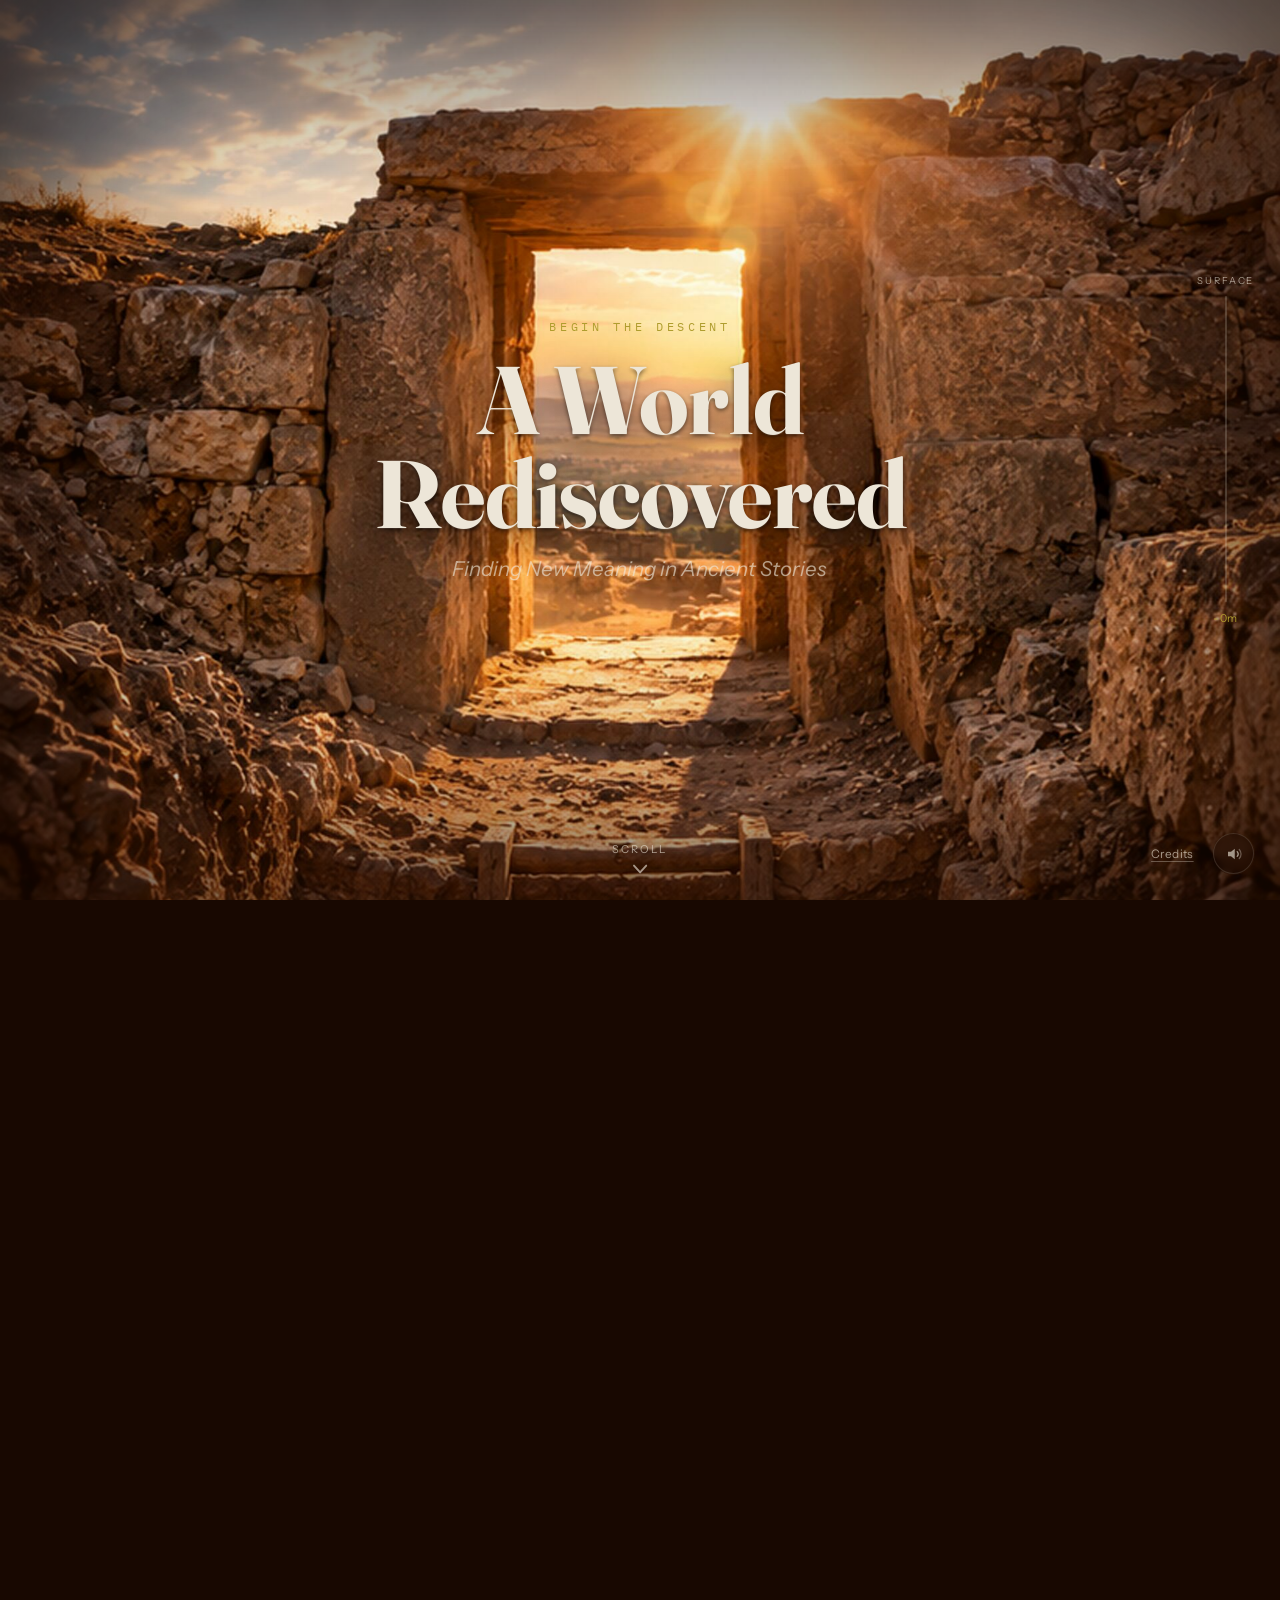
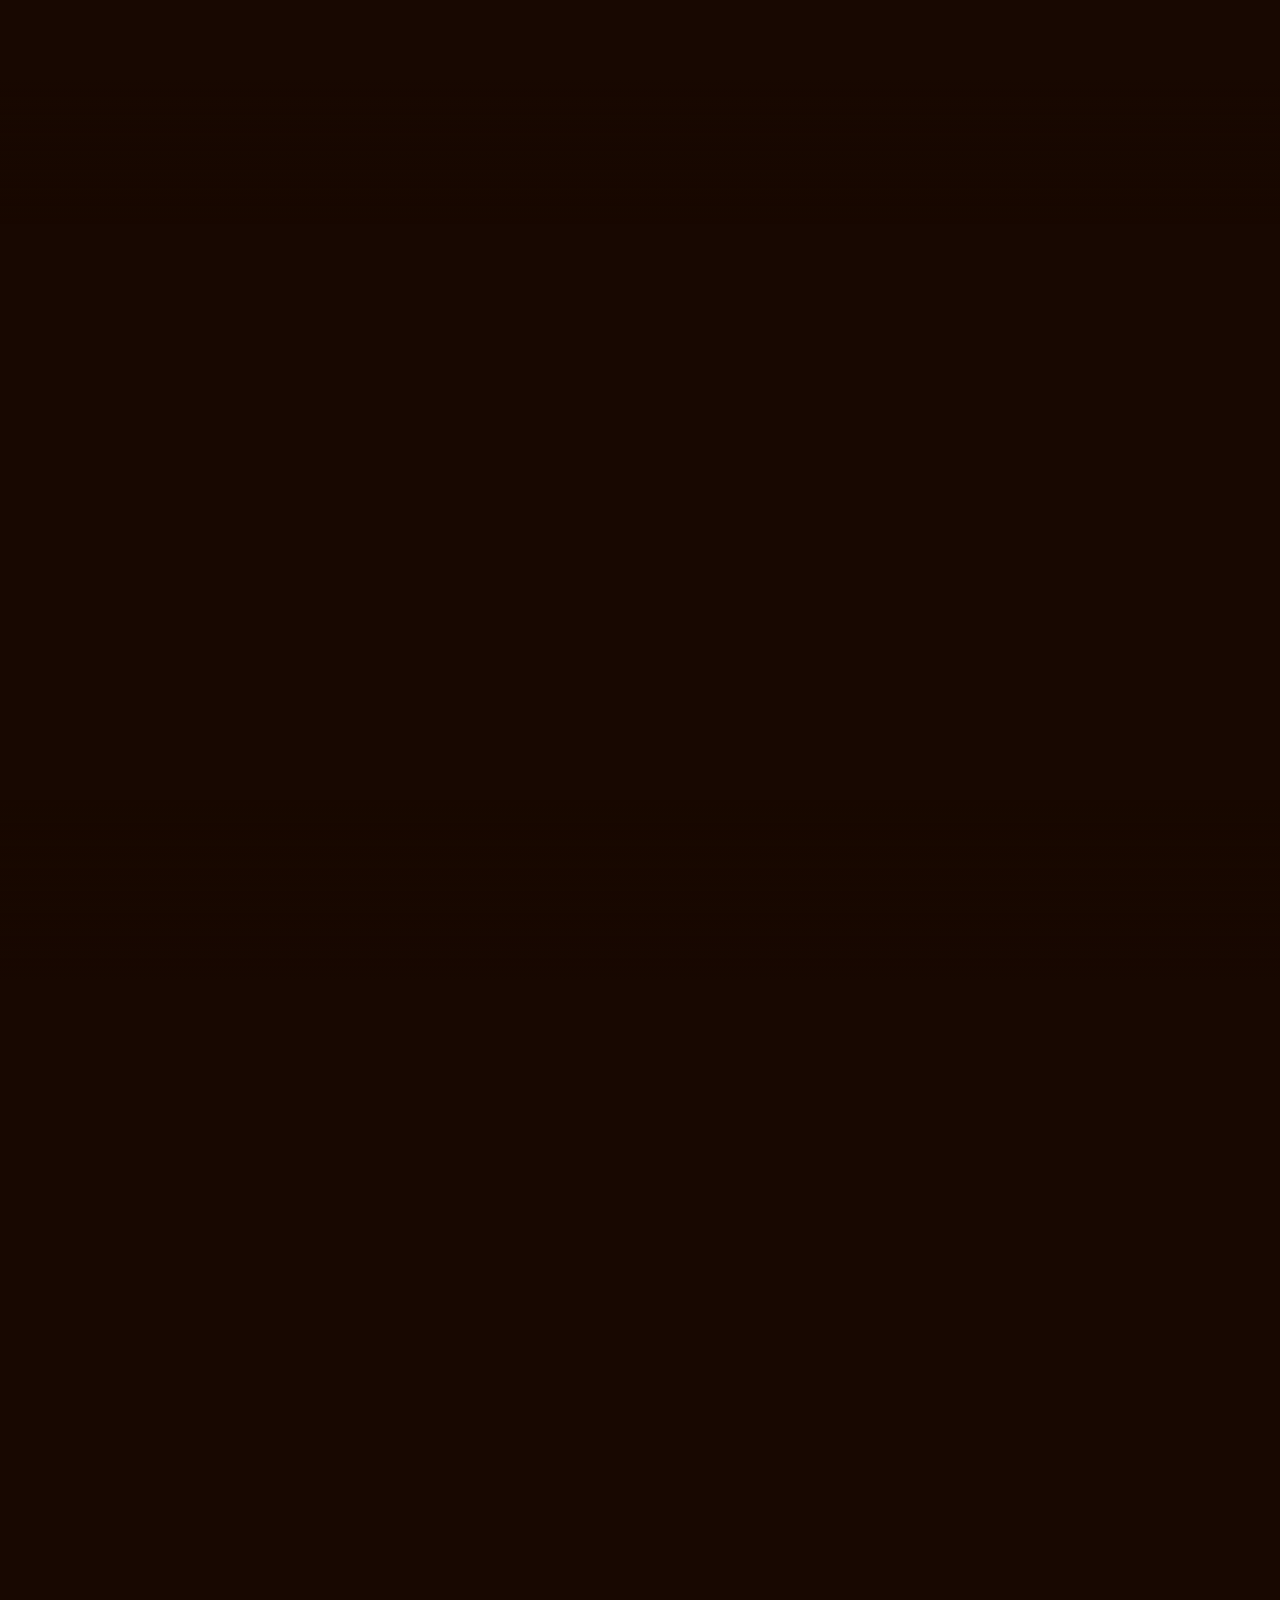
==== index.html @ 96890491 "Add files via upload" ====
<!DOCTYPE html>
<html lang="en">
<head>
<meta charset="UTF-8">
<meta name="viewport" content="width=device-width, initial-scale=1.0">
<script>
  // Arriving here with a URL fragment (e.g. #corridor-cards-start, used
  // by the Mirror page's "Return to Entrance" link) would otherwise be
  // animated by the `scroll-behavior:smooth` rule below — since the
  // corridor's scroll-linked visuals are driven directly by scrollY,
  // that animated jump plays the entire descent/passage/corridor
  // sequence as it flies past on the way to the target. Force an
  // instant jump for the initial load, then restore smooth scrolling
  // for any in-page navigation after that.
  (function () {
    var root = document.documentElement;
    root.style.scrollBehavior = 'auto';
    window.addEventListener('load', function () {
      setTimeout(function () { root.style.scrollBehavior = ''; }, 0);
    });
  })();
</script>
<title>A World Rediscovered</title>
<meta name="description" content="An archaeological descent into the ancient world behind Scripture — excavate exhibits of Ancient Near Eastern texts, artifacts, and biblical parallels.">
<link rel="preconnect" href="https://fonts.googleapis.com">
<link href="https://fonts.googleapis.com/css2?family=Fraunces:ital,opsz,wght@0,9..144,300;0,9..144,400;0,9..144,500;0,9..144,600;0,9..144,700;1,9..144,400&family=Instrument+Sans:ital,wght@0,400;0,500;0,600;1,400&family=IBM+Plex+Mono:wght@400;500&display=swap" rel="stylesheet">
<link rel="stylesheet" href="atmosphere.css">
<link rel="stylesheet" href="chrome.css">
<style>
  /* ============================================================
     A World Rediscovered — Lobby
     Visual language: excavation / stratigraphy, replacing the old
     "museum doors" language used under the Passages name.
     Palette source: Jarrett, Sep 2026 (5 tones, ground -> ochre).
     ============================================================ */
  :root{
    --ground:#180801;
    --ground-rgb:24,8,1;
    --umber:#2F150A;
    --rust:#5E250C;
    --clay:#64463A;
    --ochre:#AF9D2E;
    --bone:#EDE6D8;
    --whisper:#EDE6D8; /* consumed by atmosphere.css dust layer */
    --bone-dim:rgba(237,230,216,0.62);
  }
  *{box-sizing:border-box;}
  html{scroll-behavior:smooth;}
  body{
    margin:0; background:var(--ground); color:var(--bone);
    font-family:'Instrument Sans', sans-serif; position:relative; overflow-x:hidden;
  }
  img{display:block; max-width:none; user-select:none; -webkit-user-drag:none;}
  h1,h2,h3,p{margin:0;}
  a{color:inherit;}

  /* ---------- persistent "keep scrolling" affordance ----------
     Stays on screen for the whole page (not just the hero), fading
     only once there's nothing left below to scroll to. Bounces gently
     to read as motion, not decoration; drops the bounce under
     prefers-reduced-motion but stays visible as a static cue. */
  .scroll-notice{
    position:fixed; left:50%; bottom:1.6rem; transform:translateX(-50%);
    z-index:50; display:flex; flex-direction:column; align-items:center; gap:0.5rem;
    font-family:'Instrument Sans', sans-serif; font-size:0.68rem; letter-spacing:0.18em;
    text-transform:uppercase; color:var(--bone-dim); pointer-events:none;
    text-shadow:0 1px 4px rgba(0,0,0,0.5);
    transition:opacity .3s ease;
  }
  .scroll-notice .chevron{
    width:15px; height:10px; display:block;
    filter:drop-shadow(0 1px 4px rgba(0,0,0,0.5));
    animation:scrollNoticeBounce 1.7s cubic-bezier(0.37,0,0.63,1) infinite;
  }
  @keyframes scrollNoticeBounce{
    0%, 100%{ transform:translateY(0); }
    50%{ transform:translateY(10px); }
  }
  @media (prefers-reduced-motion: reduce){ .scroll-notice .chevron{ animation:none; } }

  /* Audio toggle, credits toggle/popup, cross-page fade transition,
     and the on-load [data-reveal] utility now live in chrome.css
     (shared across every page). */

  /* ============================================================
     Shared pinned-scroll mechanics
     A tall wrapper (.pin-section) creates scroll distance; its
     .pin-sticky child stays glued to the viewport via `sticky`.
     Progress (0-1) is computed from native scrollY in JS below —
     no scroll-jacking, so back button / keyboard / screen readers
     keep working exactly as on any other page.
     ============================================================ */
  .pin-section{position:relative; width:100%;}
  .pin-sticky{
    position:sticky; top:0; height:100vh; overflow:hidden;
    display:flex; align-items:center; justify-content:center;
    background:var(--ground);
  }

  /* ---------- Descent (ladder shaft) ---------- */
  #descent{height:380vh;}
  .descent-img{
    position:absolute; top:0; left:0; width:100vw; height:234vw;
    object-fit:cover; z-index:1; will-change:transform;
  }
  /* Cave photo is a proper 16:9 landscape shot, so a plain cover fill
     works edge to edge with no crop trade-off. */
  .passage-img{
    position:absolute; inset:0; width:100%; height:100%; object-fit:cover;
  }
  .descent-veil{
    position:absolute; inset:0; z-index:2; pointer-events:none;
    background:var(--ground); opacity:0;
  }
  .vignette{
    position:absolute; inset:0; z-index:4; pointer-events:none;
    box-shadow: inset 0 0 16vw 4vw rgba(var(--ground-rgb),0.8);
  }

  .depth-gauge{
    position:absolute; right:1.6rem; top:50%; transform:translateY(-50%);
    z-index:5; display:flex; flex-direction:column; align-items:center; gap:0.6rem;
    font-family:'Instrument Sans', sans-serif; color:var(--bone-dim);
  }
  .depth-gauge .g-label{font-size:0.6rem; letter-spacing:0.2em; text-transform:uppercase;}
  .depth-gauge .g-track{width:2px; height:34vh; background:rgba(237,230,216,0.18); position:relative; border-radius:2px;}
  .depth-gauge .g-fill{position:absolute; left:0; top:0; width:100%; background:var(--ochre); border-radius:2px; height:0%;}
  .depth-gauge .g-depth{font-size:0.68rem; letter-spacing:0.06em; color:var(--ochre);}
  @media (max-width:640px){ .depth-gauge{right:0.9rem;} .depth-gauge .g-track{height:26vh;} }

  .hero-text{ position:relative; z-index:5; text-align:center; padding:0 1.5rem; max-width:44rem; }
  .hero-eyebrow{
    font-family:'IBM Plex Mono', monospace; font-size:0.72rem; letter-spacing:0.32em;
    text-transform:uppercase; color:var(--ochre); margin-bottom:1.1rem;
  }
  .hero-text h1{
    font-family:'Fraunces', serif; font-weight:700;
    font-size:clamp(2.8rem, 8vw, 6rem); line-height:0.98; margin:0 0 1rem;
    color:var(--bone); letter-spacing:-0.01em;
    text-shadow:
      0 1px 0 rgba(255,255,255,0.07),
      0 2px 4px rgba(0,0,0,0.55),
      0 12px 34px rgba(0,0,0,0.55);
  }
  .hero-text .subheading{
    font-family:'Instrument Sans', sans-serif; font-style:italic; font-weight:400;
    font-size:clamp(1rem, 2.2vw, 1.28rem); color:var(--bone-dim);
  }
  /* ---------- Passage (cave mouth) ---------- */
  /* Taller than before — this section now carries two readable
     blurbs of copy, not just a one-line cue, so it needs real scroll
     distance to give each one room to breathe. */
  #passage{height:340vh;}
  .passage-veil{ position:absolute; inset:0; z-index:2; pointer-events:none; background:var(--ground); opacity:0; }
  .passage-copy{
    position:absolute; z-index:5; left:50%; top:50%; transform:translate(-50%,-50%);
    display:grid; text-align:center; padding:0 1.5rem; width:100%; max-width:40rem;
  }
  .passage-blurb{
    grid-area:1 / 1; margin:0 auto;
    font-family:'Instrument Sans', sans-serif; font-style:normal; font-weight:400; color:var(--bone-dim);
    font-size:clamp(0.88rem, 1.5vw, 1rem); line-height:1.7; opacity:0;
  }
  .passage-blurb p{ margin:0 0 0.85em; }
  .passage-blurb p:last-child{ margin-bottom:0; }
  .passage-blurb h3{
    font-family:'Fraunces', serif; font-style:normal; font-weight:600;
    font-size:clamp(1.7rem, 3.6vw, 2.3rem); line-height:1.15;
    color:var(--bone); margin:0 0 1.5rem; position:relative; padding-bottom:1.1rem;
  }
  .passage-blurb h3::after{
    content:''; position:absolute; left:50%; bottom:0; transform:translateX(-50%);
    width:2.6rem; height:1px; background:var(--ochre); opacity:0.6;
  }
  .passage-signature{
    display:block; height:2.6rem; width:auto; margin:1.4rem auto 0;
    filter:drop-shadow(0 1px 4px rgba(0,0,0,0.5));
  }

  /* ============================================================
     Room corridor — now carries the Lobby reveal too, as one
     continuous pinned beat instead of a separate normal-flow section.
     The cave wall holds still in the viewport and simply dissolves
     into view (no rise, no pan); once it's settled, the heading fades
     in, holds, and fades back out; then the room cards fade in and
     enter from the right, moving across the screen as scroll
     continues. Vertical scroll still drives all of it (same
     sectionProgress/translate pattern as the descent and passage
     above), so it stays native: no wheel hijacking, works with touch
     and keyboard, and degrades to a plain wrapped grid under
     prefers-reduced-motion below.
     ============================================================ */
  #corridor{ height:560vh; }
  .corridor-sticky{ display:block; }
  .corridor-bg{ position:absolute; inset:0; width:100%; height:100%; object-fit:cover; opacity:0; z-index:0; will-change:opacity; }
  .corridor-scrim{
    position:absolute; inset:0; z-index:1; pointer-events:none;
    background:linear-gradient(to bottom, var(--ground) 0%, transparent 16%, transparent 80%, var(--ground) 100%);
  }
  /* warm light source, as if a lamp sits just above the room grid —
     echoes the old brass door-glow, recolored to the new ochre accent */
  .lobby-glow{
    position:absolute; inset:0; z-index:1; pointer-events:none; opacity:0;
    background:radial-gradient(ellipse 60% 42% at 50% 18%, rgba(175,157,46,0.24), transparent 62%);
  }
  /* Cave air: a second, corridor-scoped instance of the shared dust
     layer (see atmosphere.css/js). The global #dustLayer can't be
     seen here because .corridor-sticky paints its own opaque
     background for the whole pinned scroll — so drifting motes need
     their own layer inside the pin, sitting behind the head text and
     cards (z-index 2) but above the cave wall + scrim/glow (z-index
     0-1). Fades in with the cave, then drifts continuously. */
  .corridor-dust{ position:absolute; inset:0; z-index:1; opacity:0; will-change:opacity; }
  .lobby-head{
    position:absolute; z-index:2; left:50%; top:50%; transform:translate(-50%,-50%);
    max-width:46rem; width:100%; text-align:center; padding:0 1.5rem; opacity:0;
  }
  .lobby-eyebrow{
    font-family:'IBM Plex Mono', monospace; font-size:0.7rem; letter-spacing:0.28em;
    text-transform:uppercase; color:var(--ochre); margin-bottom:0.9rem;
  }
  .lobby-head h2{
    font-family:'Fraunces', serif; font-weight:600; font-size:clamp(2rem, 5vw, 3.2rem);
    margin:0; color:var(--bone);
  }
  .lobby-head p{
    font-family:'Instrument Sans', sans-serif; font-size:clamp(0.92rem, 1.6vw, 1.05rem);
    line-height:1.6; color:var(--bone-dim); margin:1.1rem 0 0;
  }
  .lobby-head p + p{ margin-top:0.85rem; }
  .corridor-track{
    position:absolute; top:0; left:0; width:100%; height:100%; z-index:2; opacity:0;
    display:flex; align-items:center; padding:5vh 10vw 5vh 55vw; gap:8vw; will-change:transform, opacity;
  }
  /* Cards are solid, lifted objects — filled panels floating in front of
     the cave wall, not text washed over it. Every card is now the same
     fixed size and always shown in its active "Enter" state, riding
     vertically centered in the pinned viewport with clear breathing
     room above and below the row. Each card also tilts in 3D toward
     the pointer on hover, with a glow that tracks the same pointer
     position — see the pointermove JS near the end of the script. */
  .room-panel{
    position:relative; flex:0 0 auto;
    width:min(66vw, 380px); aspect-ratio:2 / 3;
    will-change:transform;
  }
  /* .room-panel-link is the card itself — an <a>, since every card is
     clickable now — sized to fill .room-panel exactly. Image + fade
     sit inside it, clipped by its rounded corners. transform-style
     and the transform transition (reset target) support the 3D tilt. */
  .room-panel-link{
    position:relative;
    display:block; width:100%; height:100%;
    border-radius:20px; overflow:hidden;
    text-decoration:none; color:inherit; cursor:pointer;
    background-color:var(--ground);
    border:1px solid rgba(175,157,46,0.22);
    box-shadow:0 1.6rem 4rem rgba(0,0,0,0.55), 0 0 0 1px rgba(175,157,46,0.1), inset 0 1px 0 rgba(237,230,216,0.08);
    transition:box-shadow .3s ease, transform .5s ease;
    will-change:transform;
  }
  .room-panel-link.is-tilting{ transition:box-shadow .3s ease, transform .08s linear; }
  .room-panel-link.is-tilting .room-panel-glow{ opacity:1; }
  /* Photo fills the whole card; a single continuous gradient — not a
     hard image edge — darkens it gradually from about the midpoint
     down, so the image itself dissolves into the content area rather
     than stopping and handing off to a flat-color panel underneath. */
  .room-panel-image{
    position:absolute; inset:0; width:100%; height:100%; z-index:0;
    object-fit:cover;
  }
  .room-panel-fade{
    position:absolute; inset:0; z-index:1; pointer-events:none;
    background:linear-gradient(to bottom,
      rgba(24,8,1,0) 0%,
      rgba(24,8,1,0.02) 38%,
      rgba(24,8,1,0.18) 52%,
      rgba(24,8,1,0.55) 66%,
      rgba(24,8,1,0.88) 80%,
      var(--ground) 92%);
  }
  /* Dynamic-light glow — a radial highlight that tracks the pointer
     (--mx/--my set by JS on pointermove), sitting above everything
     else on the card including the text, to read as light reflecting
     off the surface. Invisible until the tilt JS below turns it on. */
  .room-panel-glow{
    position:absolute; inset:0; z-index:3; pointer-events:none;
    background:radial-gradient(circle at var(--mx, 50%) var(--my, 50%), rgba(255,255,255,0.4), transparent 58%);
    opacity:0; mix-blend-mode:overlay;
    transition:opacity .3s ease;
  }
  .room-panel-index{
    position:absolute; top:1.3rem; left:1.5rem; z-index:2;
    font-family:'Fraunces', serif; font-weight:400; font-size:2.4rem; line-height:1;
    color:rgba(175,157,46,0.55);
    text-shadow:0 2px 10px rgba(0,0,0,0.6);
  }
  .room-panel-body{
    position:absolute; left:0; right:0; bottom:0; z-index:2; padding:0 1.5rem 1.7rem;
    text-shadow:0 1px 4px rgba(0,0,0,0.55);
  }
  /* Filled chip, same treatment as the CTA (pill shape, mono label
     type) but a quieter tone — keeps "Exhibit" reliably legible no
     matter what's behind it in the image, without competing with the
     Enter button as the primary action. */
  .room-panel-eyebrow{
    display:inline-flex; align-items:center;
    font-family:'Instrument Sans', sans-serif; font-weight:600; font-size:0.66rem;
    letter-spacing:0.1em; text-transform:uppercase; color:var(--ochre);
    text-shadow:none;
    background:rgba(24,8,1,0.6);
    border:1px solid rgba(175,157,46,0.35);
    padding:0.35rem 0.75rem;
    border-radius:999px;
    margin-bottom:0.7rem;
    backdrop-filter:blur(3px);
  }
  .room-panel h3{ font-family:'Fraunces', serif; font-weight:600; font-size:clamp(1.15rem, 2vw, 1.6rem); margin:0 0 0.5rem; }
  .room-panel p{ font-family:'Instrument Sans', sans-serif; font-style:italic; color:var(--bone-dim); font-size:0.86rem; line-height:1.45; margin:0 0 1rem; }
  /* The "Enter" button — a solid filled chip with its own weight,
     shadow and hover lift — appears on every card now that all eight
     are shown in the active state. */
  .room-panel-status{
    display:inline-flex; align-items:center; gap:0.4em;
    padding:0.7rem 1.4rem;
    border-radius:999px;
    background:var(--ochre);
    color:var(--ground);
    text-shadow:none;
    font-family:'IBM Plex Mono', monospace;
    font-weight:600; font-size:0.68rem; letter-spacing:0.14em; text-transform:uppercase;
    box-shadow:0 0.5rem 1.1rem rgba(0,0,0,0.4), inset 0 1px 0 rgba(255,255,255,0.2);
    transition:background .2s ease, box-shadow .2s ease, transform .2s ease;
  }
  .room-panel-link:hover .room-panel-status,
  .room-panel-link:focus-visible .room-panel-status{
    background:#c4b154;
    box-shadow:0 0.7rem 1.5rem rgba(0,0,0,0.48), inset 0 1px 0 rgba(255,255,255,0.25);
    transform:translateY(-2px);
  }
  .status-arrow{ display:inline-block; transition:transform .25s ease; }
  .room-panel-link:hover .status-arrow,
  .room-panel-link:focus-visible .status-arrow{ transform:translateX(4px); }
  .room-panel-link:hover,
  .room-panel-link:focus-visible{
    box-shadow:0 1.6rem 4.4rem rgba(0,0,0,0.6), 0 0 0 1px rgba(175,157,46,0.28), inset 0 1px 0 rgba(237,230,216,0.1);
  }
  .room-panel-link:hover .room-panel-index,
  .room-panel-link:focus-visible .room-panel-index{ color:rgba(175,157,46,0.8); }
  .room-panel-link:focus-visible{ outline:1px solid var(--ochre); outline-offset:-1px; }

  /* Trailing element after the last exhibit — a simple vertical tab
     rather than a 9th exhibit card, so it's excluded from the JS
     focus/grow effect (see roomPanels selector) and stays a steady
     size. Deliberately narrow: a single rotated label, not a full
     card with its own chip/heading/copy/button. */
  .room-panel-end{
    width:4.6rem;
    aspect-ratio:auto;
    height:calc(min(66vw, 380px) * 0.62);
  }
  .room-panel-end-link{
    display:flex; align-items:center; justify-content:center;
    padding:1.3rem 0;
    border-radius:20px 0 0 20px;
    background:rgba(175,157,46,0.16);
    border:1px solid rgba(175,157,46,0.3);
    backdrop-filter:blur(4px);
    transition:background .2s ease, border-color .2s ease;
  }
  .room-panel-end-link:hover,
  .room-panel-end-link:focus-visible{
    background:rgba(175,157,46,0.28);
    border-color:rgba(175,157,46,0.5);
  }
  .room-panel-end-label{
    writing-mode:vertical-rl;
    text-orientation:mixed;
    font-family:'IBM Plex Mono', monospace;
    font-weight:600; font-size:0.66rem; letter-spacing:0.16em;
    text-transform:uppercase;
    color:var(--ochre);
    text-shadow:0 1px 4px rgba(0,0,0,0.5);
    white-space:nowrap;
  }
  @media (max-width:640px){
    .room-panel-end{ width:3.7rem; }
    .room-panel-end-label{ font-size:0.58rem; letter-spacing:0.12em; }
  }

  .corridor-hud{
    position:absolute; left:2.1rem; bottom:2.1rem; z-index:3; opacity:0;
    display:flex; align-items:center; gap:0.7rem;
    font-family:'Instrument Sans', sans-serif; font-size:0.68rem; letter-spacing:0.1em;
    text-transform:uppercase; color:var(--bone-dim);
  }
  .corridor-hud .bar{ width:60px; height:2px; background:rgba(237,230,216,0.18); position:relative; border-radius:2px; }
  .corridor-hud .bar-fill{ position:absolute; left:0; top:0; height:100%; width:0%; background:var(--ochre); border-radius:2px; }
  @media (max-width:640px){
    .corridor-hud{ font-size:0.58rem; }
  }

  /* Reduced motion: drop the pin/translate entirely and fall back to
     a plain wrapped grid so every room stays reachable by ordinary
     scrolling, with nothing sliding or pinning. */
  @media (prefers-reduced-motion: reduce){
    #corridor{ height:auto; }
    .corridor-sticky{ position:static; height:auto; overflow:visible; }
    .corridor-bg, .corridor-scrim, .corridor-hud, .lobby-glow, .corridor-dust{ display:none; }
    .lobby-head{
      position:static; transform:none; opacity:1 !important;
      margin:6rem auto 3rem; padding:0 1.5rem;
    }
    .corridor-track{
      position:static; flex-wrap:wrap; padding:2rem 1.5rem 5rem; gap:2rem;
      justify-content:center; opacity:1 !important;
    }
    .room-panel{
      width:min(100%, 360px); height:auto; aspect-ratio:2 / 3;
      opacity:1 !important; transform:none !important;
    }
    .room-panel-link{ transform:none !important; }
    .room-panel-glow{ display:none; }
    .room-panel-end{
      width:min(100%, 360px); height:auto; aspect-ratio:2 / 3;
    }
    .room-panel-end-label{
      writing-mode:horizontal-tb;
    }
  }
</style>
</head>
<body class="page-transition">
<noscript><style>body.page-transition{opacity:1 !important;}</style></noscript>

  <div class="dust-layer" id="dustLayer" aria-hidden="true"></div>
  <div class="scroll-notice" id="scrollNotice" aria-hidden="true">
    <span>Scroll</span>
    <svg class="chevron" viewBox="0 0 11 7" fill="none">
      <path d="M1 1L5.5 6L10 1" stroke="currentColor" stroke-width="1.4" stroke-linecap="round" stroke-linejoin="round"/>
    </svg>
  </div>

  <button class="audio-toggle" id="audioToggle" type="button" aria-pressed="false" aria-label="Mute background music">
    <svg class="audio-icon audio-icon-on" viewBox="0 0 24 24" fill="none" aria-hidden="true">
      <path d="M4 9v6h4l5 4V5L8 9H4z" fill="currentColor"/>
      <path d="M16.3 8.7a5 5 0 0 1 0 6.6" stroke="currentColor" stroke-width="1.6" stroke-linecap="round"/>
      <path d="M19 6a8.7 8.7 0 0 1 0 12" stroke="currentColor" stroke-width="1.6" stroke-linecap="round" opacity="0.55"/>
    </svg>
    <svg class="audio-icon audio-icon-off" viewBox="0 0 24 24" fill="none" aria-hidden="true" style="display:none">
      <path d="M4 9v6h4l5 4V5L8 9H4z" fill="currentColor"/>
      <path d="M15.5 9.5l5 5M20.5 9.5l-5 5" stroke="currentColor" stroke-width="1.6" stroke-linecap="round"/>
    </svg>
  </button>
  <audio id="bgAudio" src="Buried%20Chambers.mp3" loop preload="auto" muted></audio>

  <button class="credits-toggle" id="creditsToggle" type="button" aria-haspopup="dialog" aria-controls="creditsModal">Credits</button>

  <div class="credits-overlay" id="creditsOverlay">
    <div class="credits-modal" id="creditsModal" role="dialog" aria-modal="true" aria-labelledby="creditsTitle">
      <button class="credits-close" id="creditsClose" type="button" aria-label="Close credits">
        <svg width="14" height="14" viewBox="0 0 14 14" fill="none" aria-hidden="true">
          <path d="M1 1L13 13M13 1L1 13" stroke="currentColor" stroke-width="1.6" stroke-linecap="round"/>
        </svg>
      </button>
      <h3 id="creditsTitle">Credits</h3>
      <section>
        <div class="credits-label">Made by</div>
        <p>Jarrett Michael</p>
      </section>
      <section>
        <div class="credits-label">Photography</div>
        <p>Photography courtesy of contributors on Unsplash.<br><br>Roberto Catarinicchia<br>Drew Coffman<br>Taylor Flowe<br>Vladimir Kramer<br>Volodymyr Leush<br>Parastoo Maleki<br>Zoltan Tasi<br>Drew Walker</p>
      </section>
    </div>
  </div>

  <!-- ================= Descent: hero -> down the ladder shaft ================= -->
  <section class="pin-section" id="descent" aria-label="Descent into the excavation">
    <div class="pin-sticky">
      <img class="descent-img" id="descentImg" src="img-ladder.jpg" alt="" aria-hidden="true">
      <div class="descent-veil" id="descentVeil"></div>
      <div class="vignette" aria-hidden="true"></div>

      <div class="depth-gauge" id="depthGauge" aria-hidden="true">
        <span class="g-label">Surface</span>
        <div class="g-track"><div class="g-fill" id="gaugeFill"></div></div>
        <span class="g-depth" id="gaugeDepth">0m</span>
      </div>

      <div class="hero-text" id="heroText">
        <p class="hero-eyebrow">Begin the Descent</p>
        <h1>A World<br>Rediscovered</h1>
        <p class="subheading">Finding New Meaning in Ancient Stories</p>
      </div>

    </div>
  </section>

  <!-- ================= Passage: arrival at the cave mouth, moving inward ================= -->
  <section class="pin-section" id="passage" aria-label="Entering the passage">
    <div class="pin-sticky">
      <img class="passage-img" id="passageImg" src="img-cave.jpg" alt="" aria-hidden="true" style="opacity:0">
      <div class="passage-veil" id="passageVeil" style="opacity:1"></div>
      <div class="passage-copy">
        <div class="passage-blurb" id="blurb1">
          <h3>The Worlds Behind the Text</h3>
          <p>The Bible emerged from times and places very different from our own. Its authors and earliest audiences lived within cultures shaped by assumptions about gods and kings, temples and idols, identity and land, and the structure of the cosmos. Much of what was familiar to them is now foreign to us.</p>
          <p><em>A World Rediscovered</em> is my attempt to explore the distance between these texts and ourselves through historical inquiry, interpretive reflection, and creative expression.</p>
        </div>
        <div class="passage-blurb" id="blurb2">
          <p>The journey begins with ancient Israel and the Hebrew Bible. From there, it follows the evidence into the wider ancient Near East, through the literature and thought of the Second Temple period, and into the New Testament.</p>
          <p>The question is not simply what these texts mean to us, but what they may have communicated in the settings where they were heard, written, preserved, edited, and received.</p>
          <p>I invite you into the worlds that shaped these texts through a series of creative and interactive exhibits. Each offers a different way to explore the history and meaning of these writings, drawing on the work of scholars who study the cultures, languages, and material remains of the biblical world.</p>
          <img class="passage-signature" src="signature_jcm.png" alt="Jarrett Michael signature">
        </div>
      </div>
    </div>
  </section>

  <!-- ================= Lobby + Corridor: cave wall reveal, then the
       horizontal walk past the rooms — one continuous pinned beat ================= -->
  <section class="pin-section" id="corridor" aria-label="The Lobby and the exhibits">
    <!-- Scroll anchor for the "Return to Entrance" tab: sits at the
         scroll depth where the card row settles into its resting
         position (just past INTRO_END in the JS below), so jumping
         here lands right at the start of the first card rather than
         the very top of the page. Tied to #corridor's height (560vh)
         and INTRO_END (0.18) — update this if either changes. -->
    <div id="corridor-cards-start" style="position:absolute; top:92vh; left:0; width:1px; height:1px;" aria-hidden="true"></div>
    <div class="pin-sticky corridor-sticky">
      <img class="corridor-bg" id="corridorBg" src="img-cave-wall.jpg" alt="" aria-hidden="true">
      <div class="corridor-scrim" aria-hidden="true"></div>
      <div class="lobby-glow" aria-hidden="true"></div>
      <div class="dust-layer corridor-dust" id="corridorDust" aria-hidden="true"></div>

      <div class="lobby-head" id="lobbyHead">
        <h2>Eight paths into the worlds behind the Bible.</h2>
        <p>Each exhibit opens a different window into the places, stories, beliefs, cultures, and ideas that shaped the biblical world. There is no single path through the collection — begin wherever your curiosity pulls you, and follow the evidence from there.</p>
      </div>

      <div class="corridor-track" id="corridorTrack">
        <article class="room-panel" data-tilt="-1.2">
          <a class="room-panel-link" href="mirror.html" aria-label="The Mirror Exhibit">
            <img class="room-panel-image" src="cards/mirror.jpg" alt="" aria-hidden="true" loading="lazy">
            <div class="room-panel-fade" aria-hidden="true"></div>
            <div class="room-panel-glow" aria-hidden="true"></div>
            <span class="room-panel-index">01</span>
            <div class="room-panel-body">
              <span class="room-panel-eyebrow">Exhibit</span>
              <h3>The Mirror Exhibit</h3>
              <p>Every reader brings assumptions to a text without realizing it. This exhibit surfaces the interpretive lens you didn't know you were using, and asks what changes when you try on another culture's own.</p>
              <span class="room-panel-status">Enter <span class="status-arrow">→</span></span>
            </div>
          </a>
        </article>

        <article class="room-panel" data-tilt="0.8">
          <a class="room-panel-link" href="#" data-coming-soon aria-label="The Map Exhibit — coming soon">
            <img class="room-panel-image" src="cards/map.jpg" alt="" aria-hidden="true" loading="lazy">
            <div class="room-panel-fade" aria-hidden="true"></div>
            <div class="room-panel-glow" aria-hidden="true"></div>
            <span class="room-panel-index">02</span>
            <div class="room-panel-body">
              <span class="room-panel-eyebrow">Exhibit</span>
              <h3>The Map Exhibit</h3>
              <p>Trace the discoveries that reshaped our understanding of the biblical world. Explore where and when ancient texts, artifacts, and archaeological sites were uncovered—and how each discovery changed what scholars could see in the Bible.</p>
              <span class="room-panel-status">Enter <span class="status-arrow">→</span></span>
            </div>
          </a>
        </article>

        <article class="room-panel" data-tilt="0">
          <a class="room-panel-link" href="parallel-room.html">
            <img class="room-panel-image" src="cards/parallel.jpg" alt="" aria-hidden="true" loading="lazy">
            <div class="room-panel-fade" aria-hidden="true"></div>
            <div class="room-panel-glow" aria-hidden="true"></div>
            <span class="room-panel-index">03</span>
            <div class="room-panel-body">
              <span class="room-panel-eyebrow">Exhibit</span>
              <h3>The Parallel Exhibit</h3>
              <p>Set biblical stories beside their ancient Near Eastern parallels and a larger conversation comes into view. The similarities reveal a shared cultural world; the places where the biblical writers diverge can reveal what they wanted their audiences to notice.</p>
              <span class="room-panel-status">Enter <span class="status-arrow">→</span></span>
            </div>
          </a>
        </article>

        <article class="room-panel" data-tilt="-0.6">
          <a class="room-panel-link" href="#" data-coming-soon aria-label="The Letters Exhibit — coming soon">
            <img class="room-panel-image" src="cards/letters.jpg" alt="" aria-hidden="true" loading="lazy">
            <div class="room-panel-fade" aria-hidden="true"></div>
            <div class="room-panel-glow" aria-hidden="true"></div>
            <span class="room-panel-index">04</span>
            <div class="room-panel-body">
              <span class="room-panel-eyebrow">Exhibit</span>
              <h3>The Letters Exhibit</h3>
              <p>An imagined letter from the ancient author. A first-person window into the world a biblical writer actually inhabited — its politics, worries, and everyday concerns.</p>
              <span class="room-panel-status">Enter <span class="status-arrow">→</span></span>
            </div>
          </a>
        </article>

        <article class="room-panel" data-tilt="1.4">
          <a class="room-panel-link" href="#" data-coming-soon aria-label="The Reading Exhibit — coming soon">
            <img class="room-panel-image" src="cards/reading.jpg" alt="" aria-hidden="true" loading="lazy">
            <div class="room-panel-fade" aria-hidden="true"></div>
            <div class="room-panel-glow" aria-hidden="true"></div>
            <span class="room-panel-index">05</span>
            <div class="room-panel-body">
              <span class="room-panel-eyebrow">Exhibit</span>
              <h3>The Reading Exhibit</h3>
              <p>The sources, browsable like a shelf. Every named scholar and traceable text referenced throughout this project, gathered in one place for further study.</p>
              <span class="room-panel-status">Enter <span class="status-arrow">→</span></span>
            </div>
          </a>
        </article>

        <article class="room-panel" data-tilt="-1.8">
          <a class="room-panel-link" href="#" data-coming-soon aria-label="The Echo Exhibit — coming soon">
            <img class="room-panel-image" src="cards/echo.jpg" alt="" aria-hidden="true" loading="lazy" style="transform:rotate(3deg) scale(1.12); object-position:43% 45%;">
            <div class="room-panel-fade" aria-hidden="true"></div>
            <div class="room-panel-glow" aria-hidden="true"></div>
            <span class="room-panel-index">06</span>
            <div class="room-panel-body">
              <span class="room-panel-eyebrow">Exhibit</span>
              <h3>The Echo Exhibit</h3>
              <p>Original music and poetry, in response. Creative work composed for this project that responds to the ancient material rather than simply explaining it.</p>
              <span class="room-panel-status">Enter <span class="status-arrow">→</span></span>
            </div>
          </a>
        </article>

        <article class="room-panel" data-tilt="1">
          <a class="room-panel-link" href="#" data-coming-soon aria-label="The Tension Exhibit — coming soon">
            <img class="room-panel-image" src="cards/tension.jpg" alt="" aria-hidden="true" loading="lazy" style="transform:rotate(-6deg) scale(1.16);">
            <div class="room-panel-fade" aria-hidden="true"></div>
            <div class="room-panel-glow" aria-hidden="true"></div>
            <span class="room-panel-index">07</span>
            <div class="room-panel-body">
              <span class="room-panel-eyebrow">Exhibit</span>
              <h3>The Tension Exhibit</h3>
              <p>Where even the experts don't agree. A look at the open questions and competing interpretations serious scholars are still actively debating.</p>
              <span class="room-panel-status">Enter <span class="status-arrow">→</span></span>
            </div>
          </a>
        </article>

        <article class="room-panel" data-tilt="-1">
          <a class="room-panel-link" href="#" data-coming-soon aria-label="The Quiz Exhibit — coming soon">
            <img class="room-panel-image" src="cards/quiz.jpg" alt="" aria-hidden="true" loading="lazy" style="transform:rotate(4deg) scale(1.13);">
            <div class="room-panel-fade" aria-hidden="true"></div>
            <div class="room-panel-glow" aria-hidden="true"></div>
            <span class="room-panel-index">08</span>
            <div class="room-panel-body">
              <span class="room-panel-eyebrow">Exhibit</span>
              <h3>The Quiz Exhibit</h3>
              <p>How much of this world can you place? A short interactive quiz testing what you've picked up about the ancient Near East and its biblical parallels.</p>
              <span class="room-panel-status">Enter <span class="status-arrow">→</span></span>
            </div>
          </a>
        </article>

        <article class="room-panel room-panel-end" data-tilt="0">
          <a class="room-panel-link room-panel-end-link" href="#corridor-cards-start" aria-label="Return to the first exhibit">
            <span class="room-panel-end-label">Return to Entrance</span>
          </a>
        </article>
      </div>

      <div class="corridor-hud" id="corridorHud" aria-hidden="true">
        <span id="hudIndex">01 / 08</span>
        <div class="bar"><div class="bar-fill" id="hudFill"></div></div>
      </div>
    </div>
  </section>

  <script src="atmosphere.js"></script>
  <script>
  /* ============================================================
     Scroll-progress engine for the two pinned sections.
     Pure scrollY math (no preventDefault / no scroll-jacking):
     native scroll, back button, keyboard nav and screen readers
     all keep working. Respects prefers-reduced-motion by skipping
     transform-based travel/scale and keeping only simple crossfades.
     ============================================================ */
  (function () {
    const reduceMotion = window.matchMedia('(prefers-reduced-motion: reduce)').matches;

    const descentSection = document.getElementById('descent');
    const passageSection  = document.getElementById('passage');
    const descentImg = document.getElementById('descentImg');
    const descentVeil = document.getElementById('descentVeil');
    const depthGauge = document.getElementById('depthGauge');
    const gaugeFill = document.getElementById('gaugeFill');
    const gaugeDepth = document.getElementById('gaugeDepth');
    const heroText = document.getElementById('heroText');
    const passageImg = document.getElementById('passageImg');
    const passageVeil = document.getElementById('passageVeil');
    const blurb1 = document.getElementById('blurb1');
    const blurb2 = document.getElementById('blurb2');

    const scrollNotice = document.getElementById('scrollNotice');

    const corridorSection = document.getElementById('corridor');
    const corridorSticky = corridorSection ? corridorSection.querySelector('.corridor-sticky') : null;
    const corridorBg = document.getElementById('corridorBg');
    const lobbyGlow = corridorSection ? corridorSection.querySelector('.lobby-glow') : null;
    const corridorDust = document.getElementById('corridorDust');
    const lobbyHead = document.getElementById('lobbyHead');
    const corridorTrack = document.getElementById('corridorTrack');
    const corridorHud = document.getElementById('corridorHud');
    const hudFill = document.getElementById('hudFill');
    const hudIndex = document.getElementById('hudIndex');
    // The trailing "Return to the Entrance" panel is an exit, not an
    // exhibit, so it's excluded here — it keeps the "01 / 08" HUD count
    // accurate and stays a steady size instead of growing into focus.
    const roomPanels = corridorTrack ? Array.from(corridorTrack.querySelectorAll('.room-panel:not(.room-panel-end)')) : [];

    function clamp01(v) { return Math.min(1, Math.max(0, v)); }
    function mapRange(v, inMin, inMax, outMin, outMax) {
      const t = clamp01((v - inMin) / (inMax - inMin));
      return outMin + t * (outMax - outMin);
    }
    /* A "beat" of copy: invisible, fades in, holds, fades out,
       invisible — used for the two passage blurbs so each gets its
       own independent in/hold/out window within the section. beatY
       mirrors the same phases so the text settles in from a slight
       drift and continues drifting as it fades back out. */
    function beatOpacity(p, inStart, inEnd, outStart, outEnd) {
      if (p < inStart) return 0;
      if (p < inEnd) return mapRange(p, inStart, inEnd, 0, 1);
      if (p < outStart) return 1;
      if (p < outEnd) return 1 - mapRange(p, outStart, outEnd, 0, 1);
      return 0;
    }
    function beatY(p, inStart, inEnd, outStart, outEnd) {
      if (p < inStart) return 14;
      if (p < inEnd) return mapRange(p, inStart, inEnd, 14, 0);
      if (p < outStart) return 0;
      if (p < outEnd) return mapRange(p, outStart, outEnd, 0, -14);
      return -14;
    }
    function sectionProgress(el) {
      const rect = el.getBoundingClientRect();
      const total = el.offsetHeight - window.innerHeight;
      if (total <= 0) return 1;
      return clamp01(-rect.top / total);
    }

    let ticking = false;
    function update() {
      ticking = false;
      const dProgress = sectionProgress(descentSection);
      const pProgress = sectionProgress(passageSection);

      /* persistent "keep scrolling" cue: visible across the whole page,
         only fades once you're within reach of the very bottom, so it
         never lingers asking you to scroll when there's nowhere left. */
      if (scrollNotice) {
        const docHeight = document.documentElement.scrollHeight - window.innerHeight;
        const pageProgress = docHeight > 0 ? clamp01(window.scrollY / docHeight) : 0;
        scrollNotice.style.opacity = String(1 - mapRange(pageProgress, 0.94, 1, 0, 1));
      }

      if (!reduceMotion) {
        const maxTravel = Math.max(0, descentImg.offsetHeight - window.innerHeight);
        descentImg.style.transform = 'translateY(' + (-dProgress * maxTravel) + 'px)';
      }
      /* ladder stays lit almost the whole way down, then darkens over
         the final 10% — enough runway to read as a fade rather than a
         cut, without holding on a long dead-black tail. */
      descentVeil.style.opacity = String(mapRange(dProgress, 0.9, 1, 0, 1));

      gaugeFill.style.height = (dProgress * 100).toFixed(1) + '%';
      gaugeDepth.textContent = '-' + Math.round(dProgress * 14) + 'm';
      /* gauge exits early and on its own schedule — fully gone before
         the darken-to-black even starts, so it doesn't feel like it's
         hanging around waiting for the screen to go dark */
      const gaugeFade = mapRange(dProgress, 0.8, 0.95, 0, 1);
      depthGauge.style.opacity = String(1 - gaugeFade);
      if (!reduceMotion) depthGauge.style.transform = 'translateY(calc(-50% - ' + (gaugeFade * 26) + 'px))';

      const heroFade = 1 - mapRange(dProgress, 0, 0.22, 0, 1);
      heroText.style.opacity = String(heroFade);
      if (!reduceMotion) heroText.style.transform = 'translateY(' + (dProgress * -40) + 'px)';

      /* the cave dissolves in slowly, then the section carries two
         readable blurbs in sequence (each its own fade/drift in,
         hold, fade/drift out "beat"), before darkening for the
         Lobby handoff:
         0.00-0.20  cave dissolves in from black (slow, graceful)
         0.20-0.46  blurb 1 in -> hold -> out
         0.52-0.80  blurb 2 in -> hold -> out
         0.85-1.00  darkens back to black, handing off to the Lobby */
      const CAVE_FADE_END = 0.20;
      const DARK_START = 0.85;
      if (!reduceMotion) {
        const zoom = 1 + pProgress * 0.4;
        passageImg.style.transform = 'scale(' + zoom + ') translateY(' + (-pProgress * 20) + 'px)';
      }
      passageImg.style.opacity = String(mapRange(pProgress, 0, CAVE_FADE_END, 0, 1));
      passageVeil.style.opacity = String(
        pProgress < CAVE_FADE_END
          ? 1 - mapRange(pProgress, 0, CAVE_FADE_END, 0, 1)
          : mapRange(pProgress, DARK_START, 1, 0, 1)
      );

      const b1op = beatOpacity(pProgress, 0.2, 0.26, 0.4, 0.46);
      const b2op = beatOpacity(pProgress, 0.52, 0.58, 0.74, 0.8);
      blurb1.style.opacity = String(b1op);
      blurb2.style.opacity = String(b2op);
      if (!reduceMotion) {
        blurb1.style.transform = 'translateY(' + beatY(pProgress, 0.2, 0.26, 0.4, 0.46) + 'px)';
        blurb2.style.transform = 'translateY(' + beatY(pProgress, 0.52, 0.58, 0.74, 0.8) + 'px)';
      }

      /* corridor: one pinned beat carrying the Lobby reveal, then the
         room walk. The cave wall holds still in the viewport (no pan,
         no rise) and just dissolves into view; the heading fades in,
         holds, and fades back out; then the card track fades in and
         its cards — parked off to the right at rest — slide across the
         screen as cProgress continues. Vertical scroll still drives
         all of it, mapped to opacity/translateX instead of
         translateY/scale — same native-scroll pattern as above, so
         back button, keyboard paging and touch scroll keep working.
         0.00-0.05  cave wall dissolves in
         0.03-0.08  heading in -> 0.08-0.13 hold -> 0.13-0.18 out
         0.15-0.19  card track crossfades in under the heading's tail
         0.18-1.00  cards slide in from the right and travel across */
      if (corridorSection && corridorTrack && corridorSticky) {
        const cProgress = sectionProgress(corridorSection);
        const INTRO_END = 0.18;

        if (corridorBg) corridorBg.style.opacity = String(mapRange(cProgress, 0, 0.05, 0, 0.2));
        if (lobbyGlow) lobbyGlow.style.opacity = String(mapRange(cProgress, 0, 0.05, 0, 1));
        /* cave air drifts in just behind the light, then stays
           visible (not tied to card fade) for the whole descent */
        if (corridorDust) corridorDust.style.opacity = String(mapRange(cProgress, 0.02, 0.1, 0, 1));
        if (lobbyHead) {
          const headOp = beatOpacity(cProgress, 0.03, 0.08, 0.13, 0.18);
          lobbyHead.style.opacity = String(headOp);
          if (!reduceMotion) {
            lobbyHead.style.transform =
              'translate(-50%, calc(-50% + ' + beatY(cProgress, 0.03, 0.08, 0.13, 0.18) + 'px))';
          }
        }

        const trackOpacity = mapRange(cProgress, 0.15, 0.19, 0, 1);
        corridorTrack.style.opacity = String(trackOpacity);
        if (corridorHud) corridorHud.style.opacity = String(trackOpacity);

        const cardProgress = mapRange(cProgress, INTRO_END, 1, 0, 1);
        if (!reduceMotion) {
          const travel = Math.max(0, corridorTrack.scrollWidth - corridorSticky.clientWidth);
          corridorTrack.style.transform = 'translateX(' + (-cardProgress * travel) + 'px)';
        }
        if (hudFill) hudFill.style.width = (cardProgress * 100).toFixed(1) + '%';
        if (hudIndex && roomPanels.length) {
          const active = Math.min(roomPanels.length, Math.round(cardProgress * (roomPanels.length - 1)) + 1);
          hudIndex.textContent = String(active).padStart(2, '0') + ' / ' + String(roomPanels.length).padStart(2, '0');
        }
      }
    }

    function onScroll() {
      if (!ticking) { window.requestAnimationFrame(update); ticking = true; }
    }
    window.addEventListener('scroll', onScroll, { passive: true });
    window.addEventListener('resize', onScroll);
    update();
  })();

  /* Exhibit cards whose destination page isn't built yet still show
     the full active "Enter" state (per design), but their href="#"
     shouldn't actually jump the page to the top when clicked. */
  document.querySelectorAll('.room-panel-link[data-coming-soon]').forEach(function (link) {
    link.addEventListener('click', function (e) { e.preventDefault(); });
  });

  /* 3D tilt + dynamic glow, replacing the old scroll-driven grow/focus
     effect entirely. Pointer position relative to each card's own
     center drives rotateX/rotateY (plus a touch of scale), and a
     radial-gradient glow tracks that same position to mimic a light
     reflecting off the card's surface as the pointer moves across it.
     Both reset smoothly on pointer leave. Skipped under
     prefers-reduced-motion and on touch/coarse-pointer devices, where
     there's no hover to drive it. */
  (function () {
    const canHover = window.matchMedia('(hover: hover) and (pointer: fine)').matches;
    const reduceMotionTilt = window.matchMedia('(prefers-reduced-motion: reduce)').matches;
    if (!canHover || reduceMotionTilt) return;

    function clamp01(v) { return Math.min(1, Math.max(0, v)); }
    const MAX_TILT = 12; // degrees, at the card's edge
    document.querySelectorAll('.room-panel-link:not(.room-panel-end-link)').forEach(function (card) {
      const glow = card.querySelector('.room-panel-glow');

      function onMove(e) {
        const r = card.getBoundingClientRect();
        const px = clamp01((e.clientX - r.left) / r.width);
        const py = clamp01((e.clientY - r.top) / r.height);
        const rx = (0.5 - py) * MAX_TILT * 2;
        const ry = (px - 0.5) * MAX_TILT * 2;
        card.classList.add('is-tilting');
        card.style.transform =
          'perspective(900px) rotateX(' + rx.toFixed(2) + 'deg) rotateY(' + ry.toFixed(2) + 'deg) scale3d(1.03, 1.03, 1.03)';
        if (glow) {
          glow.style.setProperty('--mx', (px * 100).toFixed(1) + '%');
          glow.style.setProperty('--my', (py * 100).toFixed(1) + '%');
        }
      }
      function onLeave() {
        card.classList.remove('is-tilting');
        card.style.transform = '';
      }

      card.addEventListener('pointermove', onMove);
      card.addEventListener('pointerleave', onLeave);
      card.addEventListener('pointercancel', onLeave);
    });
  })();

  /* Audio toggle, credits popup, and the cross-page fade transition
     now live in chrome.js (shared across every page). */
  </script>
<script src="chrome.js"></script>

</body>
</html>
---- atmosphere.css ----
/* ============================================================
   Shared atmosphere: drifting dust motes
   Used by: index.html (Lobby), parallel-room.html (Parallel Room hub)
   Requires: <div class="dust-layer" id="dustLayer" aria-hidden="true"></div>
             in the HTML body, plus atmosphere.js loaded before </body>.
   Requires CSS variable --whisper to be defined (design tokens).
   ============================================================ */

.dust-layer{position:fixed; inset:0; z-index:0; pointer-events:none; overflow:hidden;}
.dust-mote{position:absolute; border-radius:50%; background:var(--whisper); opacity:var(--mote-op, 0.16);}

/* Default motion: a gentle, undirected bob used by the page-wide dust
   layer — same start/end state (0%/100% identical) so the infinite
   loop never needs a position "jump". */
@keyframes motefloat{
  0%, 100%{transform:translateY(0) translateX(0);}
  50%{transform:translateY(-24px) translateX(var(--drift-x, 12px));}
}
.dust-mote.is-drifting{
  animation-name:motefloat;
  animation-duration:var(--dur, 16s);
  animation-timing-function:ease-in-out;
  animation-iteration-count:infinite;
  animation-delay:var(--delay, 0s);
}

/* Directional variant: a true one-way sweep, right to left, at a
   constant (linear) speed — not a bounce-and-return. Each corridor
   mote is spawned already off-screen to the right (see atmosphere.js:
   xMin/xSpread put "left" beyond 100%) and travels a fixed -220vw,
   which is far enough past the left edge to guarantee it has fully
   exited (and is clipped by .corridor-sticky's overflow:hidden)
   before the animation loops back to its 0% state — so the loop
   point is invisible even though this is a one-way, not a
   back-and-forth, animation. Scoped to .corridor-dust so the
   page-wide layer keeps its plain undirected float. */
@keyframes draftsweep{
  0%{transform:translateX(0);}
  100%{transform:translateX(-220vw);}
}
.corridor-dust .dust-mote.is-drifting{
  animation-name:draftsweep;
  animation-timing-function:linear;
}

@media (prefers-reduced-motion: reduce){
  .dust-mote.is-drifting{animation:none;}
}
---- chrome.css ----
/* ============================================================
   Shared site chrome: persistent audio + credits controls, the
   cross-page fade transition, and the on-load content reveal utility.
   Used by every page (index.html, mirror.html, parallel-room.html,
   covenant-code.html, creation-and-chaos.html, the-flood.html).
   Requires chrome.js loaded before </body>, and the following markup
   present once per page (right after <body>, before other content):

     <button class="audio-toggle" id="audioToggle" type="button" ...>...</button>
     <audio id="bgAudio" src="Buried%20Chambers.mp3" loop preload="auto" muted></audio>
     <button class="credits-toggle" id="creditsToggle" ...>Credits</button>
     <div class="credits-overlay" id="creditsOverlay">...</div>

   And <body class="page-transition"> plus a <noscript> fallback — see
   chrome.js for the exact snippet.

   Uses the --umber/--ochre/--bone/--bone-dim design tokens where
   available (index.html, mirror.html), with fallback values baked
   into each var() below so the same widget still reads correctly on
   the Parallel Room family of pages, which use a different palette
   (--brass/--whisper/--clay) and don't define those tokens at all.
   ============================================================ */

/* ---------- audio toggle ---------- */
.audio-toggle{
  position:fixed; right:1.6rem; bottom:1.6rem; z-index:90;
  width:2.6rem; height:2.6rem; border-radius:50%;
  display:flex; align-items:center; justify-content:center;
  background:rgba(24,8,1,0.42); backdrop-filter:blur(6px);
  border:1px solid rgba(237,230,216,0.14);
  color:var(--bone-dim, rgba(237,230,216,0.62)); cursor:pointer; padding:0;
  transition:background .2s ease, color .2s ease, border-color .2s ease;
}
.audio-toggle:hover, .audio-toggle:focus-visible{
  background:rgba(24,8,1,0.65); color:var(--ochre, #AF9D2E); border-color:rgba(175,157,46,0.4);
  outline:none;
}
.audio-toggle .audio-icon{ width:18px; height:18px; }
@media (max-width:640px){
  .audio-toggle{ right:1rem; bottom:1rem; width:2.3rem; height:2.3rem; }
}

/* ---------- credits toggle + popup ---------- */
.credits-toggle{
  position:fixed; right:5.2rem; bottom:1.6rem; z-index:90;
  display:flex; align-items:center; height:2.6rem;
  font-family:'Instrument Sans', sans-serif; font-size:0.74rem; letter-spacing:0.03em;
  color:var(--bone-dim, rgba(237,230,216,0.62)); background:none; border:none; cursor:pointer; padding:0 0.2rem;
  text-decoration:underline; text-underline-offset:3px; text-decoration-color:rgba(237,230,216,0.32);
  transition:color .2s ease, text-decoration-color .2s ease;
}
.credits-toggle:hover, .credits-toggle:focus-visible{
  color:var(--bone, #EDE6D8); text-decoration-color:var(--ochre, #AF9D2E); outline:none;
}
@media (max-width:640px){
  .credits-toggle{ right:4rem; bottom:1rem; height:2.3rem; font-size:0.66rem; }
}

.credits-overlay{
  position:fixed; inset:0; z-index:95;
  background:rgba(8,3,1,0.72); backdrop-filter:blur(3px);
  display:flex; align-items:center; justify-content:center; padding:1.5rem;
  opacity:0; visibility:hidden; pointer-events:none;
  transition:opacity .25s ease, visibility 0s linear .25s;
}
.credits-overlay.is-open{
  opacity:1; visibility:visible; pointer-events:auto;
  transition:opacity .25s ease, visibility 0s linear 0s;
}
.credits-modal{
  position:relative; max-width:30rem; width:100%; max-height:80vh; overflow-y:auto;
  background:var(--umber, #2F150A); border:1px solid rgba(175,157,46,0.3);
  border-radius:16px; padding:2.4rem 2.2rem;
  box-shadow:0 2rem 5rem rgba(0,0,0,0.6);
  transform:translateY(12px); transition:transform .25s ease;
}
.credits-overlay.is-open .credits-modal{ transform:translateY(0); }
.credits-modal h3{
  font-family:'Fraunces', serif; font-weight:600; font-size:1.3rem; margin:0 0 1.3rem; color:var(--bone, #EDE6D8);
}
.credits-modal section{ margin-bottom:1.3rem; }
.credits-modal section:last-of-type{ margin-bottom:0; }
.credits-label{
  font-family:'IBM Plex Mono', monospace; font-size:0.62rem; letter-spacing:0.16em;
  text-transform:uppercase; color:var(--ochre, #AF9D2E); margin-bottom:0.5rem;
}
.credits-modal p{
  font-family:'Instrument Sans', sans-serif; font-size:0.9rem; line-height:1.6; color:var(--bone-dim, rgba(237,230,216,0.62)); margin:0;
}
.credits-close{
  position:absolute; top:1.1rem; right:1.1rem; width:2rem; height:2rem; border-radius:50%;
  display:flex; align-items:center; justify-content:center;
  background:rgba(237,230,216,0.08); border:1px solid rgba(237,230,216,0.14);
  color:var(--bone-dim, rgba(237,230,216,0.62)); cursor:pointer; padding:0;
  transition:background .2s ease, color .2s ease;
}
.credits-close:hover, .credits-close:focus-visible{
  background:rgba(237,230,216,0.16); color:var(--bone, #EDE6D8); outline:none;
}

/* ---------- cross-page fade transition ----------
   body starts hidden, fades in once chrome.js confirms it's ready to
   drive the reveal, and fades out again just before an internal link
   is followed. A <noscript> rule (see chrome.js's markup snippet)
   forces opacity:1 when JS is unavailable, so content is never
   permanently invisible. */
body.page-transition{ opacity:0; }
body.page-transition.is-ready{ opacity:1; transition:opacity .6s ease; }
body.page-transition.is-leaving{ opacity:0 !important; transition:opacity .32s ease; }
@media (prefers-reduced-motion: reduce){
  body.page-transition{ opacity:1; }
  body.page-transition.is-leaving{ transition:none; }
}

/* ---------- on-load content reveal ----------
   Applied via data-reveal to any element (headings, lede copy, a CTA
   button) that should fade/slide up into place shortly after the page
   itself has faded in. chrome.js staggers the elements in DOM order;
   an optional data-reveal-delay="120" (ms) offsets an individual
   element further if a page needs finer control. */
[data-reveal]{
  opacity:0; transform:translateY(16px);
  transition:opacity .95s cubic-bezier(.16,.9,.28,1), transform .95s cubic-bezier(.16,.9,.28,1);
}
[data-reveal].is-revealed{ opacity:1; transform:translateY(0); }
@media (prefers-reduced-motion: reduce){
  [data-reveal]{ transition:none; opacity:1; transform:none; }
}
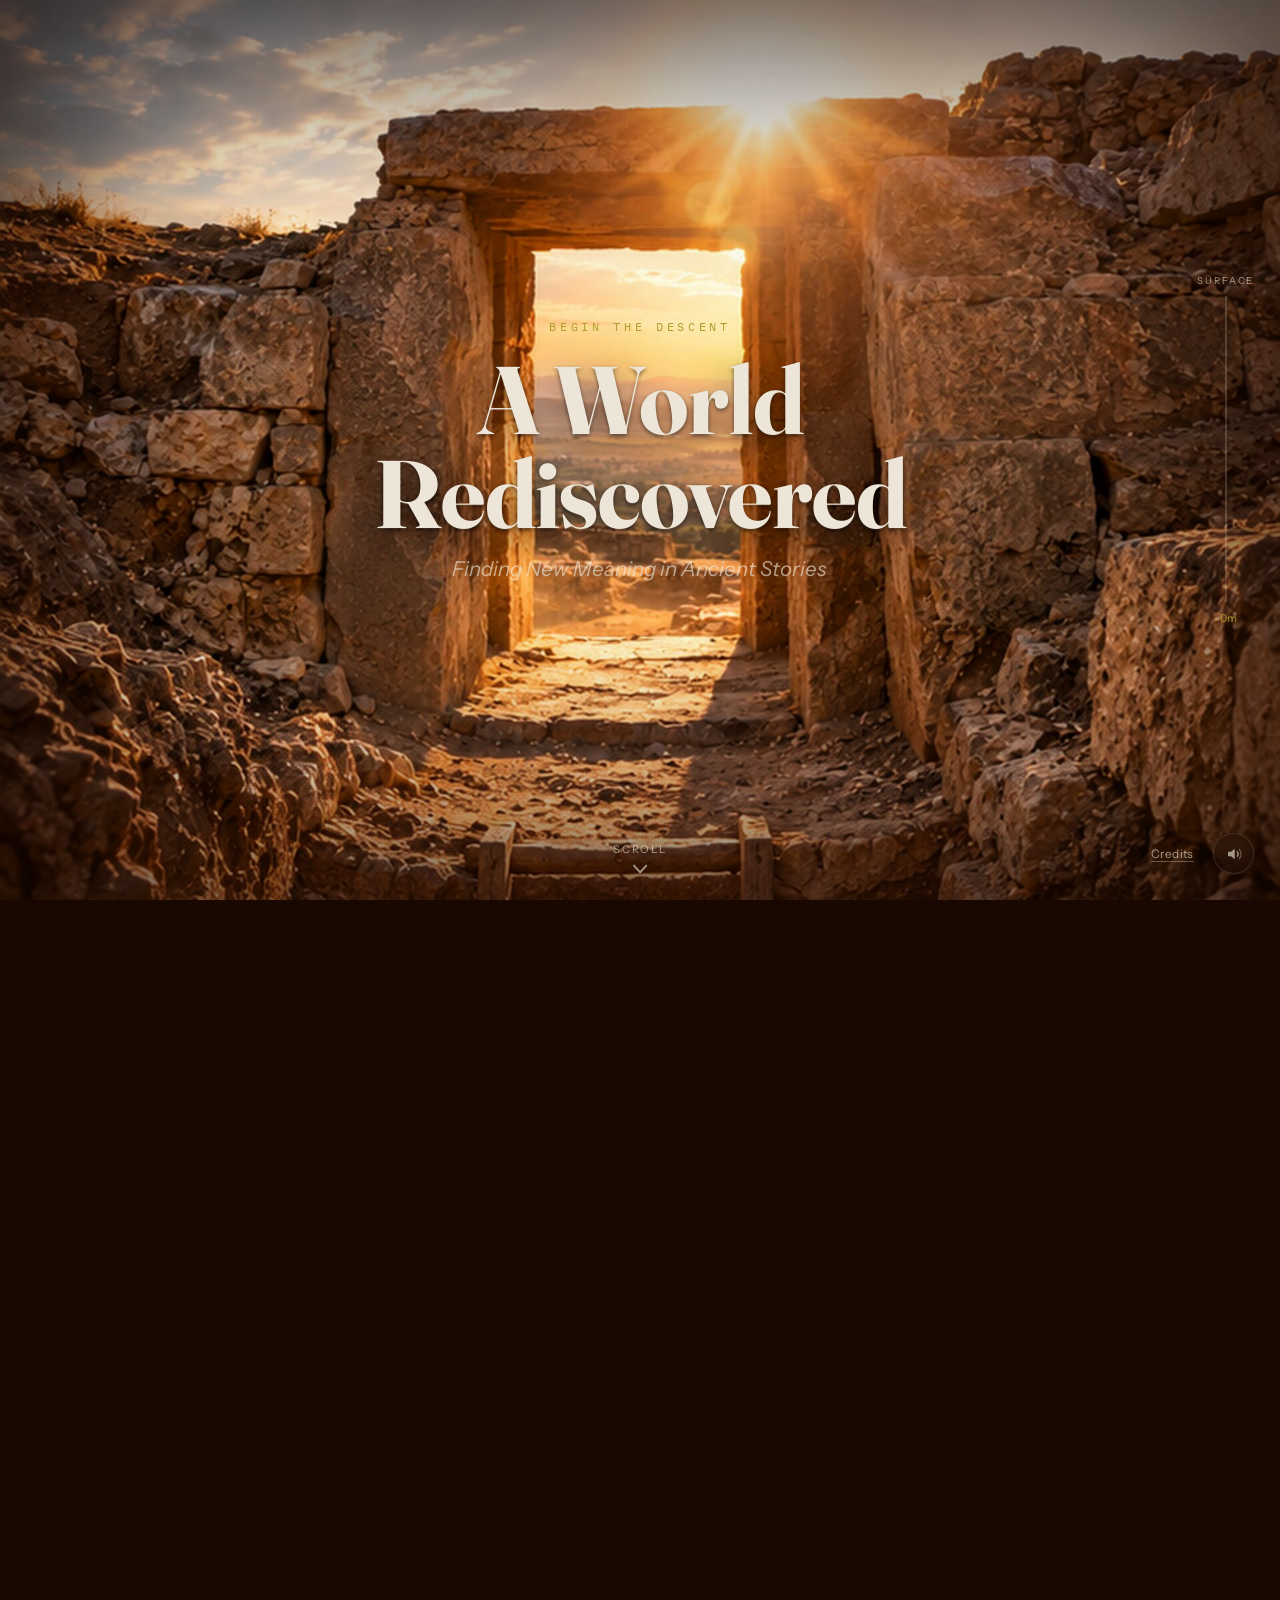
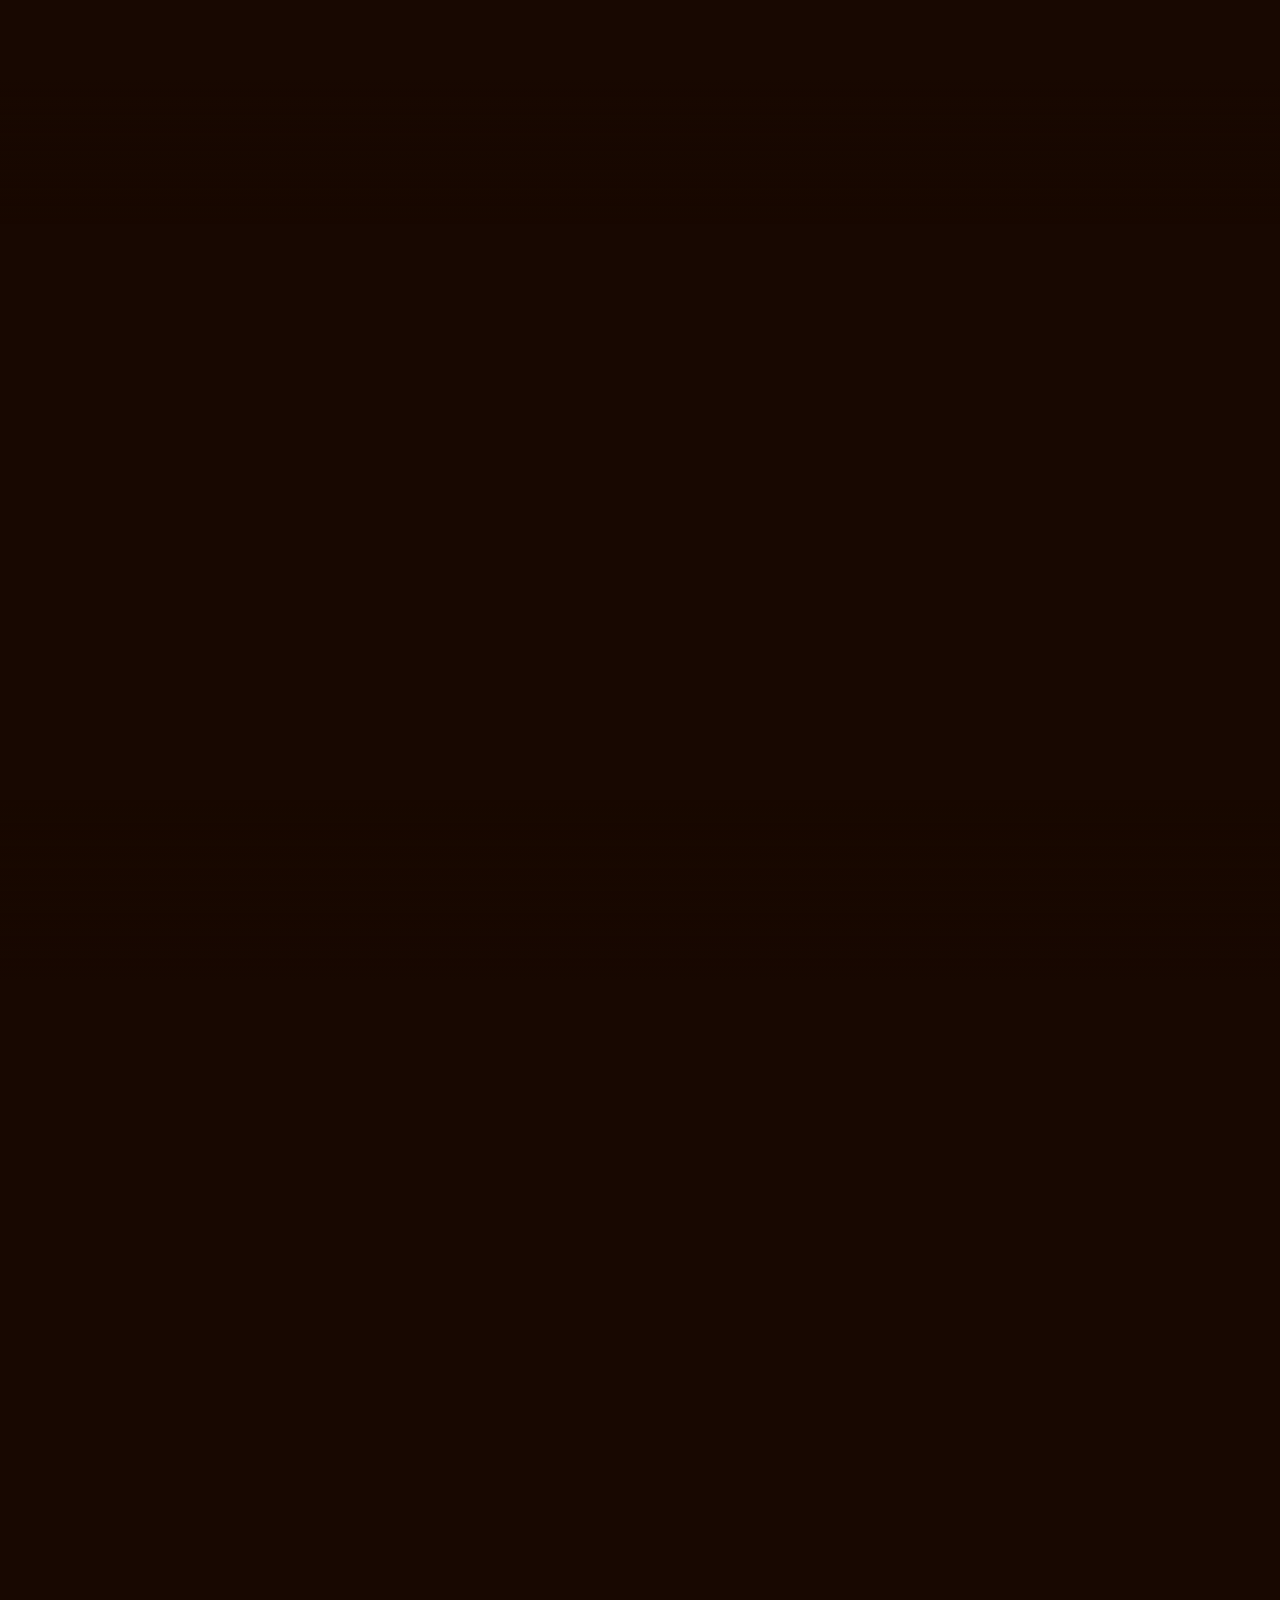
==== commit 08b1bafd: "Add files via upload" ====
--- a/index.html
+++ b/index.html
@@ -22,6 +22,10 @@
 </script>
 <title>A World Rediscovered</title>
 <meta name="description" content="An archaeological descent into the ancient world behind Scripture — excavate exhibits of Ancient Near Eastern texts, artifacts, and biblical parallels.">
+<link rel="icon" type="image/png" sizes="32x32" href="favicon-32x32.png">
+<link rel="icon" type="image/png" sizes="16x16" href="favicon-16x16.png">
+<link rel="apple-touch-icon" sizes="180x180" href="apple-touch-icon.png">
+<link rel="shortcut icon" href="favicon.ico">
 <link rel="preconnect" href="https://fonts.googleapis.com">
 <link href="https://fonts.googleapis.com/css2?family=Fraunces:ital,opsz,wght@0,9..144,300;0,9..144,400;0,9..144,500;0,9..144,600;0,9..144,700;1,9..144,400&family=Instrument+Sans:ital,wght@0,400;0,500;0,600;1,400&family=IBM+Plex+Mono:wght@400;500&display=swap" rel="stylesheet">
 <link rel="stylesheet" href="atmosphere.css">
@@ -315,10 +319,16 @@
     margin-bottom:0.7rem;
     backdrop-filter:blur(3px);
   }
+  /* Mirror card only: the chip takes the index number's spot at the
+     top of the card instead of sitting above the title. */
+  .room-panel-eyebrow--top{
+    position:absolute; top:1.3rem; left:1.5rem; z-index:2;
+    margin-bottom:0;
+  }
   .room-panel h3{ font-family:'Fraunces', serif; font-weight:600; font-size:clamp(1.15rem, 2vw, 1.6rem); margin:0 0 0.5rem; }
   .room-panel p{ font-family:'Instrument Sans', sans-serif; font-style:italic; color:var(--bone-dim); font-size:0.86rem; line-height:1.45; margin:0 0 1rem; }
   /* The "Enter" button — a solid filled chip with its own weight,
-     shadow and hover lift — appears on every card now that all eight
+     shadow and hover lift — appears on every card now that all seven
      are shown in the active state. */
   .room-panel-status{
     display:inline-flex; align-items:center; gap:0.4em;
@@ -432,6 +442,17 @@
 </head>
 <body class="page-transition">
 <noscript><style>body.page-transition{opacity:1 !important;}</style></noscript>
+
+<div class="desktop-gate" role="region" aria-label="Best viewed on a desktop or laptop">
+  <div class="desktop-gate-inner">
+    <svg class="desktop-gate-icon" viewBox="0 0 48 34" fill="none" stroke="currentColor" stroke-width="1.6" stroke-linecap="round" stroke-linejoin="round" aria-hidden="true"><rect x="7" y="3" width="34" height="21" rx="2"/><path d="M2 30h44M2 30l3-6h38l3 6"/></svg>
+    <p class="desktop-gate-eyebrow">A World Rediscovered</p>
+    <h1>Some worlds need a little more room.</h1>
+    <span class="desktop-gate-rule" aria-hidden="true"></span>
+    <p>A World Rediscovered is an interactive exploration designed for larger screens, where the connections, comparisons, and details can be experienced together.</p>
+    <p class="desktop-gate-cta">Visit on a desktop or laptop to explore.</p>
+  </div>
+</div>
 
   <div class="dust-layer" id="dustLayer" aria-hidden="true"></div>
   <div class="scroll-notice" id="scrollNotice" aria-hidden="true">
@@ -535,8 +556,8 @@
       <div class="dust-layer corridor-dust" id="corridorDust" aria-hidden="true"></div>
 
       <div class="lobby-head" id="lobbyHead">
-        <h2>Eight paths into the worlds behind the Bible.</h2>
-        <p>Each exhibit opens a different window into the places, stories, beliefs, cultures, and ideas that shaped the biblical world. There is no single path through the collection — begin wherever your curiosity pulls you, and follow the evidence from there.</p>
+        <h2>Seven windows into the worlds behind the Bible.</h2>
+        <p>Each exhibit opens a different window into the places, stories, beliefs, cultures, and ideas that shaped the biblical world. Choose any exhibit to begin, explore at your own pace, and move through the collection in whatever order interests you most.</p>
       </div>
 
       <div class="corridor-track" id="corridorTrack">
@@ -545,11 +566,10 @@
             <img class="room-panel-image" src="cards/mirror.jpg" alt="" aria-hidden="true" loading="lazy">
             <div class="room-panel-fade" aria-hidden="true"></div>
             <div class="room-panel-glow" aria-hidden="true"></div>
-            <span class="room-panel-index">01</span>
+            <span class="room-panel-eyebrow room-panel-eyebrow--top">Interactive Reflection</span>
             <div class="room-panel-body">
-              <span class="room-panel-eyebrow">Exhibit</span>
               <h3>The Mirror Exhibit</h3>
-              <p>Every reader brings assumptions to a text without realizing it. This exhibit surfaces the interpretive lens you didn't know you were using, and asks what changes when you try on another culture's own.</p>
+              <p>Every reader brings assumptions to a text without realizing it. This exhibit reveals the interpretive lenses that shape how you read and asks what changes when you try another.</p>
               <span class="room-panel-status">Enter <span class="status-arrow">→</span></span>
             </div>
           </a>
@@ -571,15 +591,14 @@
         </article>
 
         <article class="room-panel" data-tilt="0">
-          <a class="room-panel-link" href="parallel-room.html">
+          <a class="room-panel-link" href="parallel.html" aria-label="The Parallel Exhibit">
             <img class="room-panel-image" src="cards/parallel.jpg" alt="" aria-hidden="true" loading="lazy">
             <div class="room-panel-fade" aria-hidden="true"></div>
             <div class="room-panel-glow" aria-hidden="true"></div>
-            <span class="room-panel-index">03</span>
+            <span class="room-panel-eyebrow room-panel-eyebrow--top">Comparative Reading</span>
             <div class="room-panel-body">
-              <span class="room-panel-eyebrow">Exhibit</span>
               <h3>The Parallel Exhibit</h3>
-              <p>Set biblical stories beside their ancient Near Eastern parallels and a larger conversation comes into view. The similarities reveal a shared cultural world; the places where the biblical writers diverge can reveal what they wanted their audiences to notice.</p>
+              <p>Biblical texts were written within a larger ancient Near Eastern world. Set them beside related texts from neighboring cultures and the similarities come into view, along with the places where biblical writers chose to tell things differently.</p>
               <span class="room-panel-status">Enter <span class="status-arrow">→</span></span>
             </div>
           </a>
@@ -616,11 +635,26 @@
         </article>
 
         <article class="room-panel" data-tilt="-1.8">
+          <a class="room-panel-link" href="#" data-coming-soon aria-label="The Tension Exhibit — coming soon">
+            <img class="room-panel-image" src="cards/tension.jpg" alt="" aria-hidden="true" loading="lazy" style="transform:rotate(-6deg) scale(1.16);">
+            <div class="room-panel-fade" aria-hidden="true"></div>
+            <div class="room-panel-glow" aria-hidden="true"></div>
+            <span class="room-panel-index">06</span>
+            <div class="room-panel-body">
+              <span class="room-panel-eyebrow">Exhibit</span>
+              <h3>The Tension Exhibit</h3>
+              <p>Where even the experts don't agree. A look at the open questions and competing interpretations serious scholars are still actively debating.</p>
+              <span class="room-panel-status">Enter <span class="status-arrow">→</span></span>
+            </div>
+          </a>
+        </article>
+
+        <article class="room-panel" data-tilt="1">
           <a class="room-panel-link" href="#" data-coming-soon aria-label="The Echo Exhibit — coming soon">
             <img class="room-panel-image" src="cards/echo.jpg" alt="" aria-hidden="true" loading="lazy" style="transform:rotate(3deg) scale(1.12); object-position:43% 45%;">
             <div class="room-panel-fade" aria-hidden="true"></div>
             <div class="room-panel-glow" aria-hidden="true"></div>
-            <span class="room-panel-index">06</span>
+            <span class="room-panel-index">07</span>
             <div class="room-panel-body">
               <span class="room-panel-eyebrow">Exhibit</span>
               <h3>The Echo Exhibit</h3>
@@ -630,35 +664,6 @@
           </a>
         </article>
 
-        <article class="room-panel" data-tilt="1">
-          <a class="room-panel-link" href="#" data-coming-soon aria-label="The Tension Exhibit — coming soon">
-            <img class="room-panel-image" src="cards/tension.jpg" alt="" aria-hidden="true" loading="lazy" style="transform:rotate(-6deg) scale(1.16);">
-            <div class="room-panel-fade" aria-hidden="true"></div>
-            <div class="room-panel-glow" aria-hidden="true"></div>
-            <span class="room-panel-index">07</span>
-            <div class="room-panel-body">
-              <span class="room-panel-eyebrow">Exhibit</span>
-              <h3>The Tension Exhibit</h3>
-              <p>Where even the experts don't agree. A look at the open questions and competing interpretations serious scholars are still actively debating.</p>
-              <span class="room-panel-status">Enter <span class="status-arrow">→</span></span>
-            </div>
-          </a>
-        </article>
-
-        <article class="room-panel" data-tilt="-1">
-          <a class="room-panel-link" href="#" data-coming-soon aria-label="The Quiz Exhibit — coming soon">
-            <img class="room-panel-image" src="cards/quiz.jpg" alt="" aria-hidden="true" loading="lazy" style="transform:rotate(4deg) scale(1.13);">
-            <div class="room-panel-fade" aria-hidden="true"></div>
-            <div class="room-panel-glow" aria-hidden="true"></div>
-            <span class="room-panel-index">08</span>
-            <div class="room-panel-body">
-              <span class="room-panel-eyebrow">Exhibit</span>
-              <h3>The Quiz Exhibit</h3>
-              <p>How much of this world can you place? A short interactive quiz testing what you've picked up about the ancient Near East and its biblical parallels.</p>
-              <span class="room-panel-status">Enter <span class="status-arrow">→</span></span>
-            </div>
-          </a>
-        </article>
 
         <article class="room-panel room-panel-end" data-tilt="0">
           <a class="room-panel-link room-panel-end-link" href="#corridor-cards-start" aria-label="Return to the first exhibit">
@@ -668,7 +673,7 @@
       </div>
 
       <div class="corridor-hud" id="corridorHud" aria-hidden="true">
-        <span id="hudIndex">01 / 08</span>
+        <span id="hudIndex">01 / 07</span>
         <div class="bar"><div class="bar-fill" id="hudFill"></div></div>
       </div>
     </div>
@@ -712,7 +717,7 @@
     const hudFill = document.getElementById('hudFill');
     const hudIndex = document.getElementById('hudIndex');
     // The trailing "Return to the Entrance" panel is an exit, not an
-    // exhibit, so it's excluded here — it keeps the "01 / 08" HUD count
+    // exhibit, so it's excluded here — it keeps the "01 / 07" HUD count
     // accurate and stays a steady size instead of growing into focus.
     const roomPanels = corridorTrack ? Array.from(corridorTrack.querySelectorAll('.room-panel:not(.room-panel-end)')) : [];
 
--- a/chrome.css
+++ b/chrome.css
@@ -69,7 +69,7 @@
 }
 .credits-modal{
   position:relative; max-width:30rem; width:100%; max-height:80vh; overflow-y:auto;
-  background:var(--umber, #2F150A); border:1px solid rgba(175,157,46,0.3);
+  background:#181818; border:1px solid rgba(175,157,46,0.3);
   border-radius:16px; padding:2.4rem 2.2rem;
   box-shadow:0 2rem 5rem rgba(0,0,0,0.6);
   transform:translateY(12px); transition:transform .25s ease;
@@ -126,3 +126,51 @@
 @media (prefers-reduced-motion: reduce){
   [data-reveal]{ transition:none; opacity:1; transform:none; }
 }
+
+
+/* ============================================================
+   Desktop-only gate
+   The experience is built for large screens. Below 1024px wide the
+   whole page is replaced by a full-screen message (markup:
+   <div class="desktop-gate"> right after <body> on every page).
+   At 1024px and up the gate is display:none and nothing changes.
+   Background: the top of the ladder image (gate-bg.jpg), darkened
+   so the type cuts through. chrome.js also pauses the music here.
+   ============================================================ */
+.desktop-gate{ display:none; }
+@media (max-width:1023.98px){
+  html, body{ height:100%; overflow:hidden; }
+  body > *:not(.desktop-gate){ display:none !important; }
+  body.page-transition{ opacity:1 !important; }
+  .desktop-gate{
+    position:fixed; inset:0; z-index:2147483000;
+    display:flex; align-items:center; justify-content:center; text-align:center;
+    padding:max(2rem, env(safe-area-inset-top)) 1.75rem max(2rem, env(safe-area-inset-bottom));
+    background:
+      radial-gradient(ellipse 85% 60% at 50% 50%, rgba(14,5,0,0.55), rgba(14,5,0,0) 75%),
+      linear-gradient(180deg, rgba(20,7,1,0.80) 0%, rgba(20,7,1,0.86) 100%),
+      url("gate-bg.jpg") 50% 30% / cover no-repeat,
+      #180801;
+    color:var(--bone, #EDE6D8);
+    overflow-y:auto;
+  }
+  .desktop-gate-inner{ max-width:31rem; margin:auto; text-shadow:0 1px 18px rgba(10,3,0,0.6); }
+  .desktop-gate-icon{ width:46px; height:auto; display:block; margin:0 auto 1.6rem; color:var(--ochre, #AF9D2E); opacity:0.9; }
+  .desktop-gate p.desktop-gate-eyebrow{
+    font-family:'Instrument Sans', system-ui, sans-serif; font-weight:600; font-size:0.7rem;
+    letter-spacing:0.24em; text-transform:uppercase; color:var(--ochre, #AF9D2E); margin:0 0 1.1rem;
+  }
+  .desktop-gate h1{
+    font-family:'Fraunces', Georgia, serif; font-weight:600; color:var(--bone, #EDE6D8);
+    font-size:clamp(2rem, 8vw, 3.1rem); line-height:1.1; margin:0;
+  }
+  .desktop-gate-rule{ display:block; width:2.6rem; height:1px; background:var(--ochre, #AF9D2E); opacity:0.7; margin:1.6rem auto; }
+  .desktop-gate p{
+    font-family:'Instrument Sans', system-ui, sans-serif; font-size:clamp(0.98rem, 3.6vw, 1.1rem);
+    line-height:1.7; color:rgba(237,230,216,0.9); margin:0;
+  }
+  .desktop-gate p.desktop-gate-cta{
+    margin-top:1.4rem; font-family:'Fraunces', Georgia, serif; font-style:italic; font-size:clamp(1.05rem, 4vw, 1.25rem);
+    color:#D2C25C;
+  }
+}
